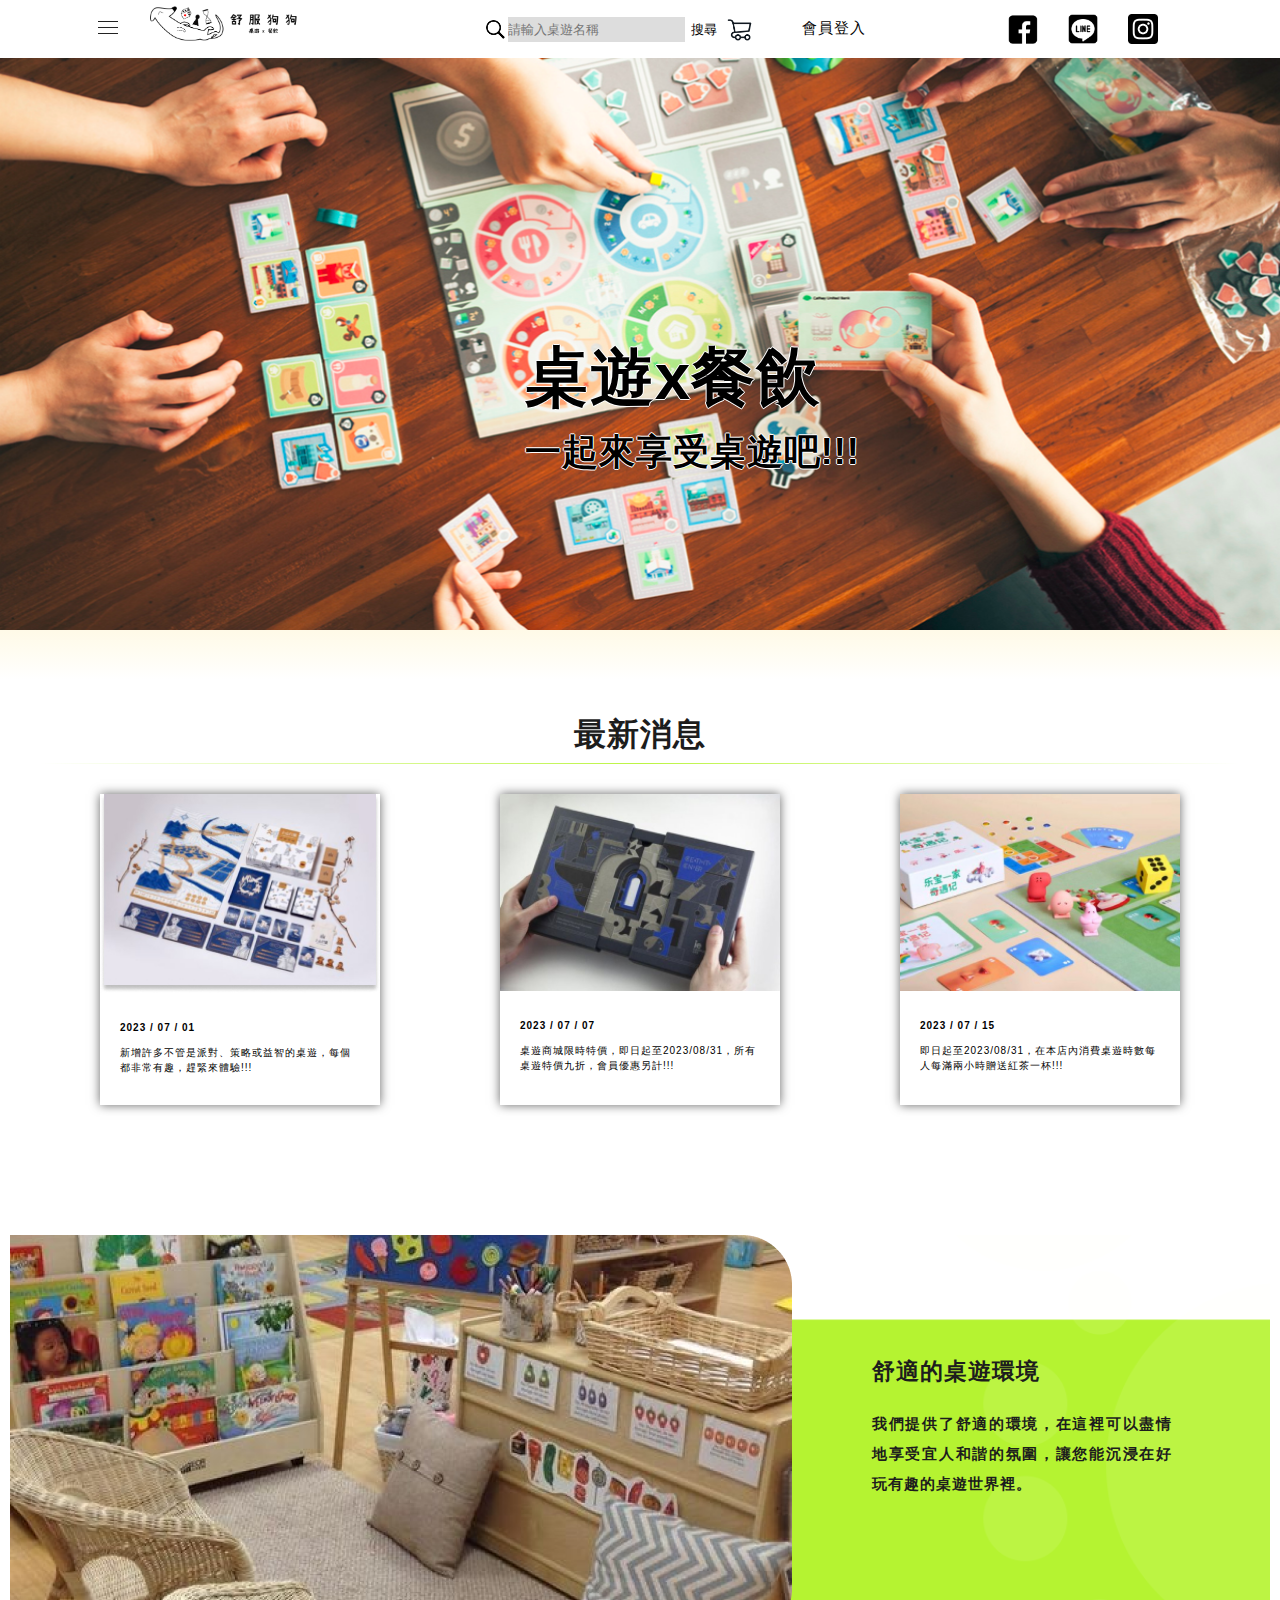
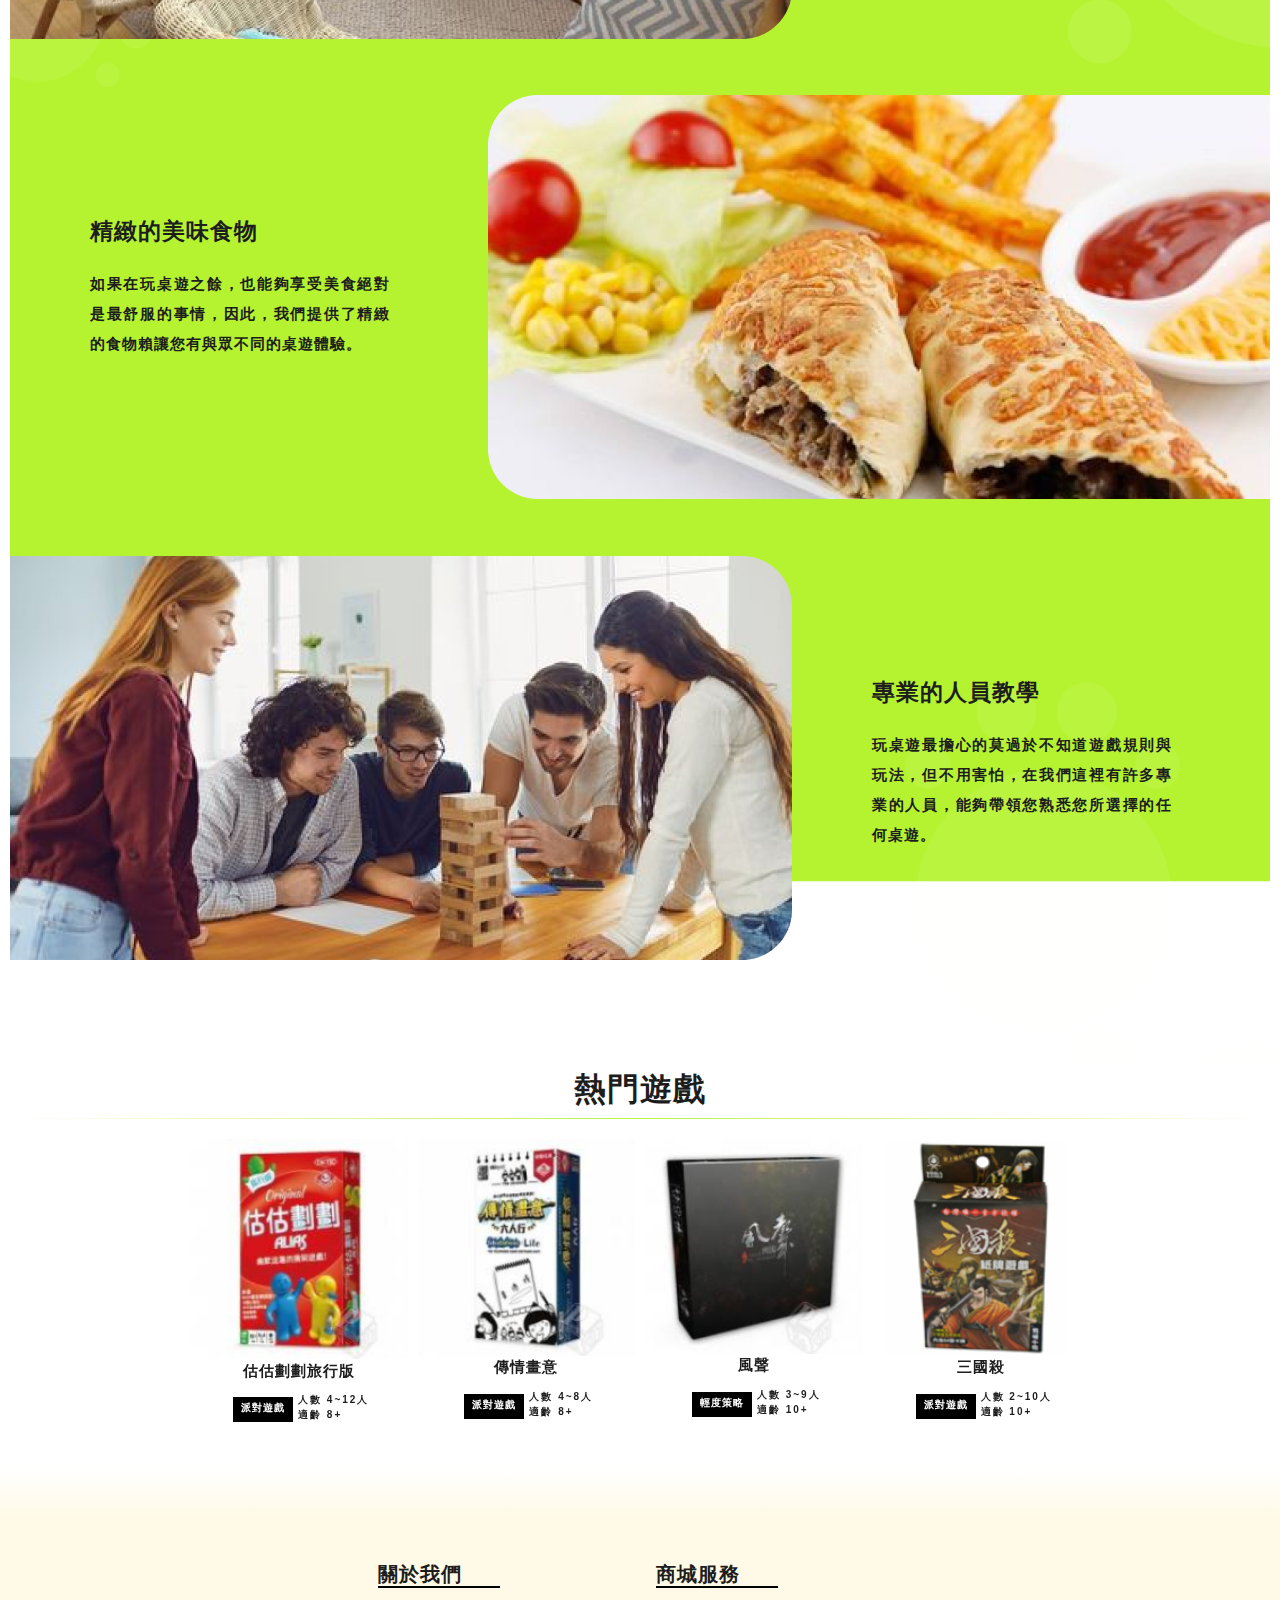
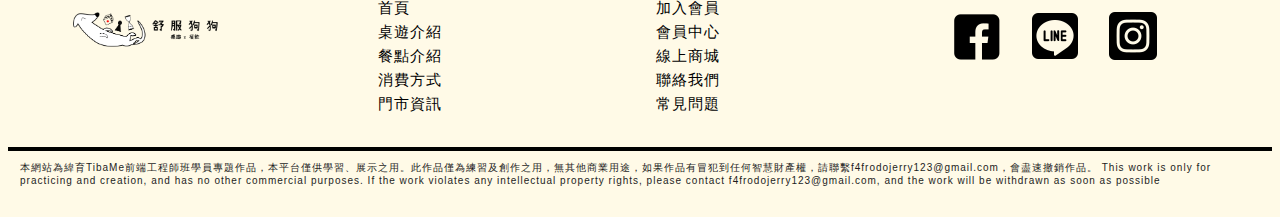
==== HTML/index.html @ 57b7aeee "建立新專案" ====
<!DOCTYPE html>
<html lang="en">

<head>
    <meta charset="UTF-8">
    <meta name="viewport" content="width=device-width, initial-scale=1.0">
    <title>舒服狗狗</title>
    <link rel="stylesheet" href="../CSS/header.css">
    <link rel="stylesheet" href="../CSS/index.css">
    <link rel="stylesheet" href="../CSS/footer.css">
    <!-- owl.carousel -->
    <link rel="stylesheet" href="https://cdnjs.cloudflare.com/ajax/libs/OwlCarousel2/2.3.4/assets/owl.carousel.min.css">
    <link rel="stylesheet"
        href="https://cdnjs.cloudflare.com/ajax/libs/OwlCarousel2/2.3.4/assets/owl.theme.default.min.css">
    <script src="https://code.jquery.com/jquery-3.5.1.js"></script>
    <script src="https://cdnjs.cloudflare.com/ajax/libs/OwlCarousel2/2.3.4/owl.carousel.min.js"></script>
    <style>
        * {
            margin: 0;
            padding: 0;
            list-style: none;
        }
    </style>

</head>

<body>
    <div class="header_box">
        <img src="../image/headerimg.png" alt="headerimg">
        <div class="headertxt">
            <div style="font-size: 64px;">
                桌遊x餐飲
            </div>
            <div style="font-size: 36px;">
                一起來享受桌遊吧!!!
            </div>
        </div>
    </div>
    <div class="nav_box">
        <nav id="topnav">
            <!-- 導覽列的展開清單 -->
            <div class="navleft">
                <div class="hb_box">
                    <input type="checkbox" id="menu">
                    <label for="menu" class="hb_list">
                        <div class="menu"></div>
                    </label>
                    <div class="menu_list">
                        <ul>
                            <li><a href="../HTML/index.html">首頁</a></li>
                            <li><a href="../HTML/AboutUs.html">關於我們</a></li>
                            <li><a href="../HTML/BoardGame.html">趣味桌遊</a></li>
                            <li><a href="../HTML/FineDining.html">精緻餐點</a></li>
                            <li><a href="../HTML/BoardGameMall.html">桌遊商城</a></li>
                        </ul>
                    </div>
                </div>
                <!-- navlogo -->
                <div class="navlogo">
                    <a href="../HTML/index.html"><img src="../image/LOGO.png" width="100%" alt=""></a>
                </div>
            </div>
            <div class="navcenter">
                <!-- search_icon -->
                <div class="search">
                    <img src="../image/search_icon.png" width="100%" alt="">
                </div>
                <!-- navinput -->
                <div class="navinput">
                    <form action="">
                        <div>
                            <input type="search" style="background-color: #ddd;border: 0px solid #000;height: 25px;"
                                placeholder="請輸入桌遊名稱">
                            <input type="button" value="搜尋" style="background-color: #fff;border: 0;">
                        </div>
                    </form>
                </div>
                <!-- shoppingcart -->
                <div class="navshoppingcart" style="width: 25px;height: 25px;margin: 0 50px 0 0;">
                    <a href=""><img src="../image/shoppingcar_icon.png" width="100%" alt=""></a>
                </div>
                <!-- memberlogin -->
                <div class="memberlogin">
                    <a href="">會員登入</a>
                </div>
            </div>
            <div class="navright">
                <!-- FB -->
                <div class="FB navsocialicon">
                    <img src="../image/facebook_icon.png" width="100%" alt="">
                </div>
                <!-- Line -->
                <div class="Line navsocialicon">
                    <img src="../image/line_icon.png" width="100%" alt="">
                </div>
                <!-- IG -->
                <div class="IG navsocialicon">
                    <img src="../image/instagram_icon.png" width="100%" alt="">
                </div>
            </div>
        </nav>
    </div>


    <div class="header_hr"></div>

    <div style="width: 1260px; margin: 0 auto;">
        <div class="news">
            <div class="newstitle">
                <h5>最新消息</h5>
                <hr>
            </div>
            <div class="wrap">
                <div class="card">
                    <div class="pic">
                        <a href=""><img src="../image/news_1.jpg"></a>
                    </div>
                    <div class="txt">
                        <a href="">
                            <h3>2023 / 07 / 01</h3>
                            <p>新增許多不管是派對、策略或益智的桌遊，每個都非常有趣，趕緊來體驗!!!</p>
                        </a>
                    </div>
                </div>
                <div class="card">
                    <div class="pic">
                        <a href=""><img src="../image/news_2.jpg"></a>
                    </div>
                    <div class="txt">
                        <a href="">
                            <h3>2023 / 07 / 07</h3>
                            <p>桌遊商城限時特價，即日起至2023/08/31，所有桌遊特價九折，會員優惠另計!!!</p>
                        </a>
                    </div>
                </div>
                <div class="card">
                    <div class="pic">
                        <a href=""><img src="../image/news_3.jpg"></a>
                    </div>
                    <div class="txt">
                        <a href="">
                            <h3 style="font-size: 10px;margin-bottom: 10px;">2023 / 07 / 15</h3>
                            <p>即日起至2023/08/31，在本店內消費桌遊時數每人每滿兩小時贈送紅茶一杯!!!</p>
                        </a>
                    </div>
                </div>
            </div>
        </div>
    </div>
    <div class="inter">
        <div style="width: 1260px; margin: 0 auto;">
            <div class="main_gb">
                <div class="main">
                    <div style="display: flex;">
                        <div>
                            <img src="../image/FPComfortableEnvironment.png" alt="">
                        </div>
                        <div class="main_txt">
                            <h2>舒適的桌遊環境</h2>
                            <p>我們提供了舒適的環境，在這裡可以盡情地享受宜人和諧的氛圍，讓您能沉浸在好玩有趣的桌遊世界裡。</p>
                        </div>
                    </div>
                    <div style="display: flex; justify-content: space-between; margin-top: 50px;">
                        <div class="main_txt">
                            <h2>精緻的美味食物</h2>
                            <p>如果在玩桌遊之餘，也能夠享受美食絕對是最舒服的事情，因此，我們提供了精緻的食物賴讓您有與眾不同的桌遊體驗。</p>
                        </div>
                        <div>
                            <img src="../image/FPGoodFood.png" alt="">
                        </div>
                    </div>
                    <div style="display: flex; margin-top: 50px;">
                        <div>
                            <img src="../image/FPteach.png" alt="">
                        </div>
                        <div class="main_txt">
                            <h2>專業的人員教學</h2>
                            <p>玩桌遊最擔心的莫過於不知道遊戲規則與玩法，但不用害怕，在我們這裡有許多專業的人員，能夠帶領您熟悉您所選擇的任何桌遊。</p>
                        </div>
                    </div>
                </div>
            </div>
        </div>
    </div>


    <div>
        <div class="hotgame" style="width: 1260px; margin: 0 auto;">
            <div class="newstitle">
                <h5>熱門遊戲</h5>
                <hr>
            </div>
            <div style="display: flex; justify-content: space-evenly;margin: 20px;">
                <!-- <div>
                    <a href=""><img src="../image/arrowL.png" style="margin-top: 250%;" alt=""></a>
                </div> -->

                <div class="owl-carousel owl-theme" style="width: 900px;">
                    <div>
                        <div>
                            <a href="/HTML/Alias.html"><img src="../image/Alias.png" alt="估估劃劃旅行版"></a>
                        </div>
                        <div>
                            <h4 style="text-align: center;">估估劃劃旅行版</h4>
                        </div>
                        <div style="display: flex;justify-content: center;margin: 10px;">
                            <div class="GameType">派對遊戲</div>
                            <div class="GameCondition">人數 4~12人<br>適齡 8+</div>
                        </div>
                    </div>

                    <div>
                        <div>
                            <a href=""><img src="../image/Telestrations.png" alt="傳情畫意"></a>
                        </div>
                        <div>
                            <h4 style="text-align: center;">傳情畫意</h4>
                        </div>
                        <div style="display: flex;justify-content: center;margin: 10px;">
                            <div class="GameType">派對遊戲</div>
                            <div class="GameCondition">人數 4~8人<br>適齡 8+</div>
                        </div>
                    </div>

                    <div>
                        <div>
                            <a href=""><img src="../image/TheMessage.png" alt="風聲"></a>
                        </div>
                        <div>
                            <h4 style="text-align: center;">風聲</h4>
                        </div>
                        <div style="display: flex;justify-content: center;margin: 10px;">
                            <div class="GameType">輕度策略</div>
                            <div class="GameCondition">人數 3~9人<br>適齡 10+</div>
                        </div>
                    </div>

                    <div>
                        <div>
                            <a href=""><img src="../image/ThreeKingdomsKill.png" alt=""></a>
                        </div>
                        <div>
                            <h4 style="text-align: center;">三國殺</h4>
                        </div>
                        <div style="display: flex;justify-content: center;margin: 10px;">
                            <div class="GameType">派對遊戲</div>
                            <div class="GameCondition">人數 2~10人<br>適齡 10+</div>
                        </div>
                    </div>
                    <div>
                        <div>
                            <a href=""><img src="../image/Alias.png" alt="估估劃劃旅行版"></a>
                        </div>
                        <div>
                            <h4 style="text-align: center;">估估劃劃旅行版</h4>
                        </div>
                        <div style="display: flex;justify-content: center;margin: 10px;">
                            <div class="GameType">派對遊戲</div>
                            <div class="GameCondition">人數 4~12人<br>適齡 8+</div>
                        </div>
                    </div>
                </div>




                <!-- <div>
                    <a href=""><img src="../image/arrowR.png" style="margin-top: 250%;" alt=""></a>
                </div> -->
            </div>
        </div>
    </div>

    <div class="footer_hr"></div>




    <footer class="site-footer">
        <div class="container">
            <div class="rowtop">
                <div style="margin: 50px 0 0 0;width: 150px; height: 135px;">
                    <img src="../image/LOGO.png" width="100%" alt="">
                </div>
                <div style="margin: 0  30px 0;">
                    <div style="margin: 0 0 8px 0;">
                        <h6>關於我們</h6>
                        <hr style="border: 1px solid #000;width: 120px;">
                    </div>
                    <ul class="footer-links">
                        <li><a href="">首頁</a></li>
                        <li><a href="">桌遊介紹</a></li>
                        <li><a href="">餐點介紹</a></li>
                        <li><a href="">消費方式</a></li>
                        <li><a href="">門市資訊</a></li>
                    </ul>
                </div>

                <div style="margin: 0 0 30px 0;">
                    <div style="margin: 0 0 8px 0;">
                        <h6>商城服務</h6>
                        <hr style="border: 1px solid #000;width: 120px;">
                    </div>
                    <ul class="footer-links">
                        <li><a href="">加入會員</a></li>
                        <li><a href="">會員中心</a></li>
                        <li><a href="">線上商城</a></li>
                        <li><a href="">聯絡我們</a></li>
                        <li><a href="">常見問題</a></li>
                    </ul>
                </div>
                <div>
                    <ul class="social-icons">
                        <div class="FB aaa">
                            <img src="../image/facebook_icon.png" width="100%" alt="">
                        </div>
                        <!-- Line -->
                        <div class="Line aaa">
                            <img src="../image/line_icon.png" width="100%" alt="">
                        </div>
                        <!-- IG -->
                        <div class="IG aaa">
                            <img src="../image/instagram_icon.png" width="100%" alt="">
                        </div>
                    </ul>
                </div>
            </div>
        </div>

        <hr style="border: 2px solid #000; width: 1260px; margin: 0 auto;">

        <div class="container">
            <div class="rowdown">
                <div>
                    <p class="footerbottom-text">
                        本網站為緯育TibaMe前端工程師班學員專題作品，本平台僅供學習、展示之用。此作品僅為練習及創作之用，無其他商業用途，如果作品有冒犯到任何智慧財產權，請聯繫f4frodojerry123@gmail.com，會盡速撤銷作品。
                        This work is only for practicing and creation, and has no other commercial purposes. If the work
                        violates any intellectual property rights, please contact f4frodojerry123@gmail.com, and the
                        work will be withdrawn as soon as possible
                    </p>
                </div>
            </div>
        </div>
    </footer>

    <script>
        $(".owl-carousel").owlCarousel({
            items: 4,
            loop: true, // 循環播放
            margin: 10, // 外距 10px
            nav: true, // 顯示點點
            dots: false,
            // autoWidth: true,
            autoplay: true,
            autoPlaySpeed: 5000,
            autoPlayTimeout: 5000,
            autoplayHoverPause: true
        });
    </script>
</body>

</html>
---- CSS/header.css ----
.header_box {
    width: 100%;
    position: relative;
}

.header_box img {
    display: block;
    width: 100%;
    height: 630px;
}

.headertxt {
    position: absolute;
    bottom: 24%;
    left: 41%;
    text-shadow:
        -1px 0px 0px #fff,
        1px 0px 0px #fff,
        0px -1px 0px #fff,
        0px 1px 0px #fff;
    color: #000;
    font-weight: 900;
}

#topnav {
    background-color: #fff;
    display: flex;
    flex-wrap: wrap;
    position: fixed;
    z-index: 10;
    top: 0;
    align-items: center;
    width: 100%;
    margin: 0 auto;
}

.navleft {
    display: flex;
    flex-wrap: wrap;
    flex: 1;
    margin-left: 80px;
}

.navcenter {
    display: flex;
    flex-wrap: wrap;
    flex: 1;
    margin: 10px;
}

.navright {
    display: flex;
    flex-wrap: wrap;
    justify-content: center;
    flex: 1;
}

.navinput {
    margin-right: 10px;
}

.navsocialicon {
    height: 30px;
    width: 30px;
    cursor: pointer;
}

.Line {
    margin: 0 30px;
}

.nav_box .search {
    width: 25px;
    height: 25px;
}

.memberlogin a {
    text-decoration: none;
    color: #000;
}



.hb_list {
    width: 24px;
    height: 24px;
    background: #fff;
    cursor: pointer;
    display: block;
    padding: 16px;
    position: fixed;
    z-index: 2;
}

.hb_list .menu,
.hb_list .menu::before,
.hb_list .menu::after {
    background: #222;
    content: '';
    display: block;
    height: 1px;
    position: absolute;
    transition: background ease .3s, top ease .3s .3s, transform ease .3s;
    width: 20px;
}

.hb_list .menu {
    left: 18px;
    top: 27px;
}

.hb_list .menu::before {
    top: -6px;
}

.hb_list .menu::after {
    top: 6px;
}

#menu:checked+.hb_list .menu {
    background: transparent;
}

#menu:checked+.hb_list .menu::before {
    transform: rotate(45deg);
}

#menu:checked+.hb_list .menu::after {
    transform: rotate(-45deg);
}

#menu:checked+.hb_list .menu::before,
#menu:checked+.hb_list .menu::after {
    top: 0;
    transition: top ease .3s, transform ease .3s .3s;
}

#menu:checked~.menu_list {
    width: 200px;
}

.menu_list {
    width: 60px;
    height: 100vh;
    /* background: #FFF;
    box-shadow: 0 2px 4px rgba(0, 0, 0, .1); */
    padding-top: 60px;
    position: fixed;
    z-index: 1;
    transition: all .6s;
    overflow: hidden;
    margin-left: -70px;
}

/*
選單向外推
*/
.menu_list ul {
    list-style: none;
    margin-left: 95px;
    padding: 0;
    background: #fffae7;
    box-shadow: 0 2px 4px rgba(0, 0, 0, .1);
    font-size: 20px;
    font-weight: 700;
    letter-spacing: 1px;
    line-height: 200%;
    text-align: center;
}

.menu_list ul a {
    text-decoration: none;
    color: #222;
}

.menu_list ul>li {
    display: block;
    width: 100px;
}

/*
隱藏核許框
*/
input#menu {
    display: none;
}

.navlogo {
    width: 152px;
    height: 46px;
    margin: 6px 0 6px 70px;
}

.header_hr {
    background-image: linear-gradient(to bottom, #fffae7, #ffffff);
    height: 50px;
    width: 100%;
    margin: 0 auto;
}
---- CSS/index.css ----
.news {
            margin: 30px;
        }

        .wrap {
            width: 1200px;
            display: flex;
            flex-wrap: wrap;
            /* border: 1px solid red; */
            justify-content: space-around;
            margin-left: auto;
            margin-right: auto;
            margin-bottom: 100px;
        }

        .card {
            width: 280px;
            margin: 30px;
            box-shadow: 0px 0px 10px #666;
        }

        .card img {
            width: 100%;
        }

        .card .txt {
            padding: 20px;
        }

        h5 {
            font-size: 32px;
        }

        .newstitle {
            text-align: center;
        }

        .newstitle hr {
            border: 0;
            padding-top: 1px;
            background: linear-gradient(to right, transparent, #bcf443, transparent); 
            margin-top: 5px;
        }

        .main {
            display: flex;
            flex-direction: column;
            height: 1430px;
        }

        .main_gb {
            background-image: url(../image/dogbackground.png);
            /* background-repeat: no-repeat; */
            /* background-attachment: fixed; */
            background-position: center;
            background-size: 100% 95%;
        }

        body {
            font-size: 15px;
            letter-spacing: 1px;
            color: #1d1d1d;
            font-family: Arial, STHeiti, 'Microsoft JhengHei', '微軟正黑體', sans-serif;
            font-weight: 400;
            line-height: 1.5;
            box-sizing: border-box;
        }

        .main_txt {
            width: 300px;
            text-align: justify;
            margin: 120px 80px 80px 80px;
            font-weight: 700;
        }

        .main_txt p {
            line-height: 30px;
            margin-top: 20px;
        }

        .GameType {
            font-size: 10px;
            color: #fff;
            background-color: #000;
            height: 25px;
            margin: 5px;
            width: 60px;
            text-align: center;
            line-height: 220%;
            font-weight: 700;
        }
        
        .GameCondition {
            font-size: 10px;
            font-weight: 700;
            letter-spacing: 2px;
        }
        
        
        .owl-theme .item {
            height: 10rem;
            background: #4dc7a0;
            padding: 1rem;
        }

        .owl-carousel .item h4 {
            color: #fff;
            font-weight: 400;
            font-size: 1.4375rem;
            margin-top: 0rem;
        }

        .owl-prev, .owl-next {
            width: 15px;
            height: 100px;
            position: absolute;
            top: 50%;
            transform: translateY(-50%);
            display: block !important;
            border:0px solid black;
        }
        .owl-prev { left: -20px; }
        .owl-next { right: -20px; }
        .owl-prev i, .owl-next i {transform : scale(2,5); color: #ccc;}

        .owl-prev, .owl-next {
            display: none !important;
          }
          .owl-carousel:hover .owl-prev {
            display: block !important;
          }
          .owl-carousel:hover .owl-next {
            display: block !important;
        }

        .owl-prev span, .owl-next span{
            font-size: 50px;
        }

        .owl-prev:hover{
            background-color: transparent !important;
            color: black !important;
        }
        .owl-next:hover{
            background-color: transparent !important;
            color: black !important;
        }
        
        a {
            text-decoration: none;
        }

        .card {
            overflow: hidden;
            transform: scale(1, 1);
            transition: all 1s ease-out;
        }
        
        .card:hover {
            transform: scale(1.2, 1.2);
        }

        .wrap .card .txt h3, .wrap .card .txt p {
            color: #000;
            font-size: 10px; 
            margin-bottom: 10px; 
        }
---- CSS/footer.css ----
.rowtop {
    display: flex;
    flex-wrap: wrap;
    justify-content: space-around;
}
.site-footer
{
  background-color:#FFFAE7;
  padding:45px 0 20px;
  font-size:15px;
  line-height:24px;
  margin: 0 auto;
  width: 100%;
}
h6 {
    font-size: 20px;
}
.footerbottom-text {
    margin: 10px;
    font-size: 10px;
    line-height: 13px;
}
.footer-links a {
    text-decoration: none;
    color: #000;
}

.social-icons {
    display: flex;
    flex-wrap: nowrap;
    margin: 50px;
}

.container {
    width: 1260px;
    margin: 0 auto;
}

.footer_hr {
    background-image: linear-gradient(to top, #fffae7, #ffffff); 
    height: 50px;
    width: 100%;
    margin: 0 auto;
}
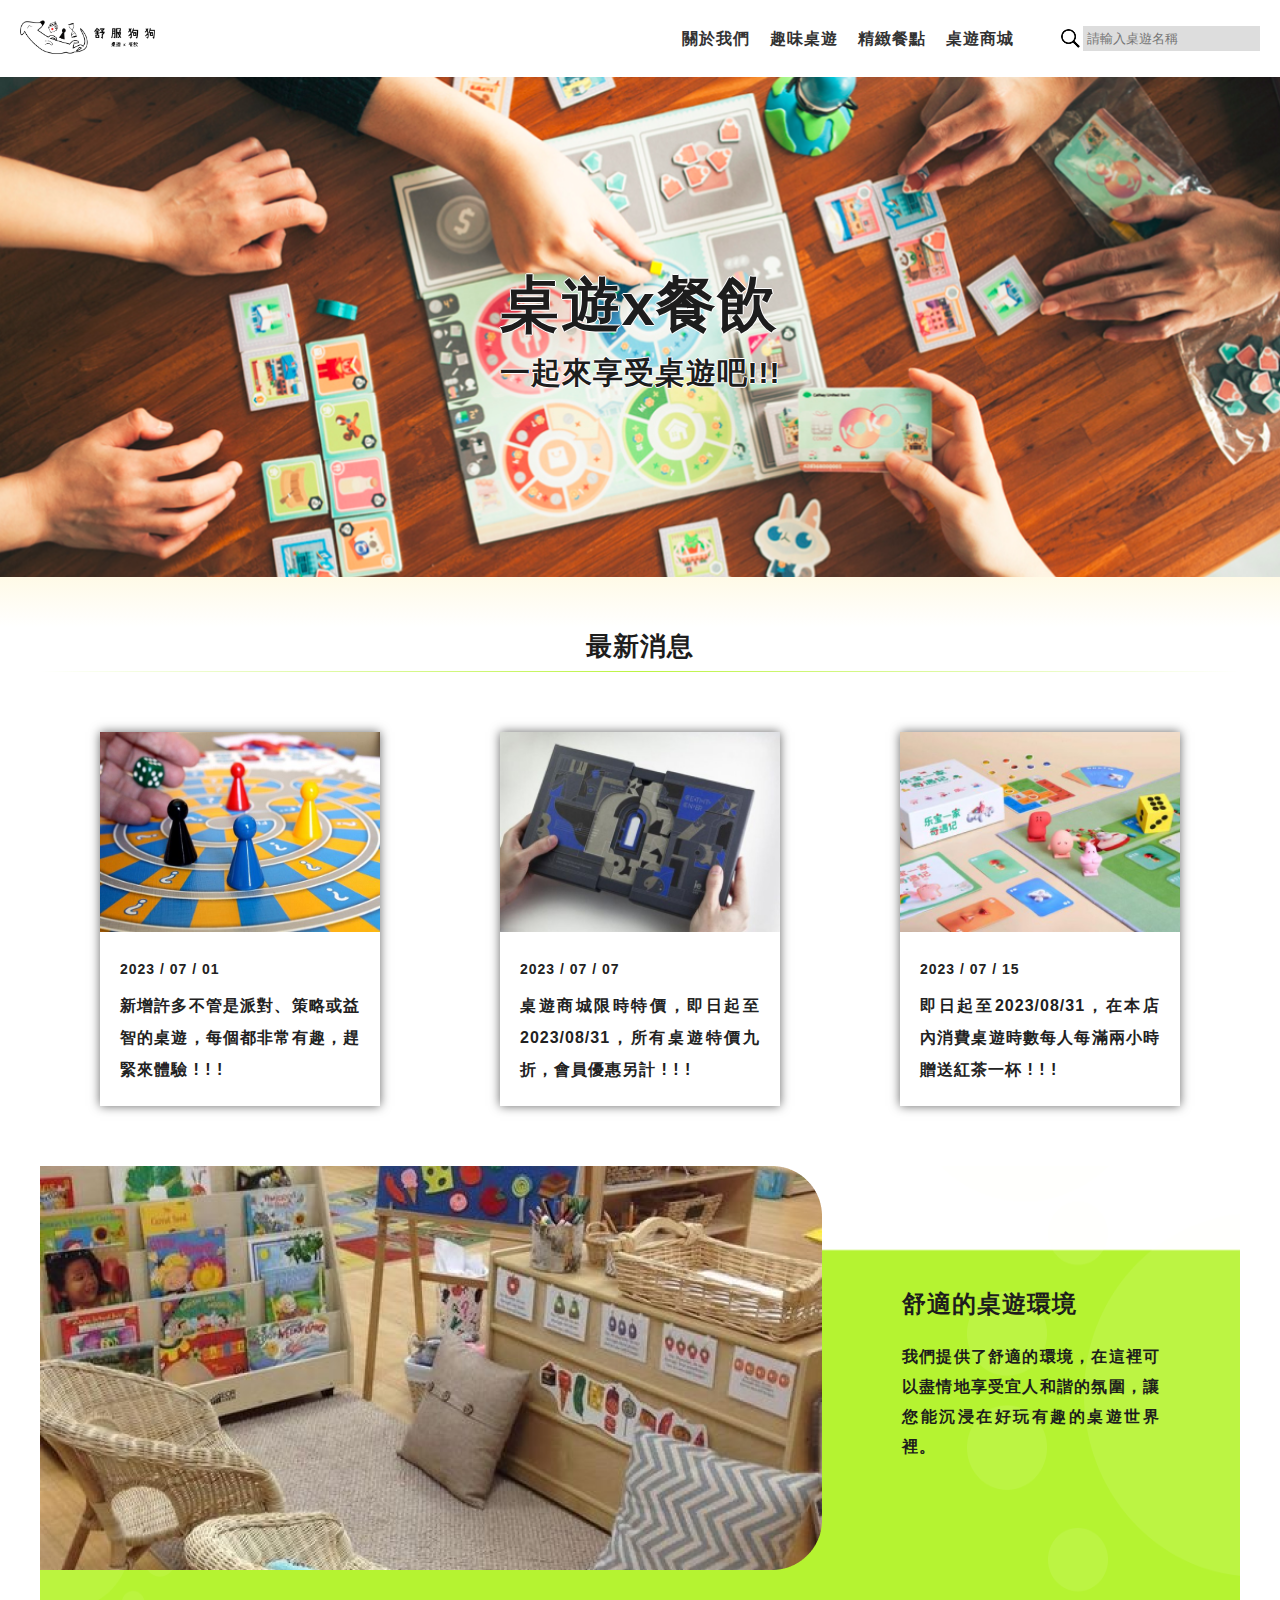
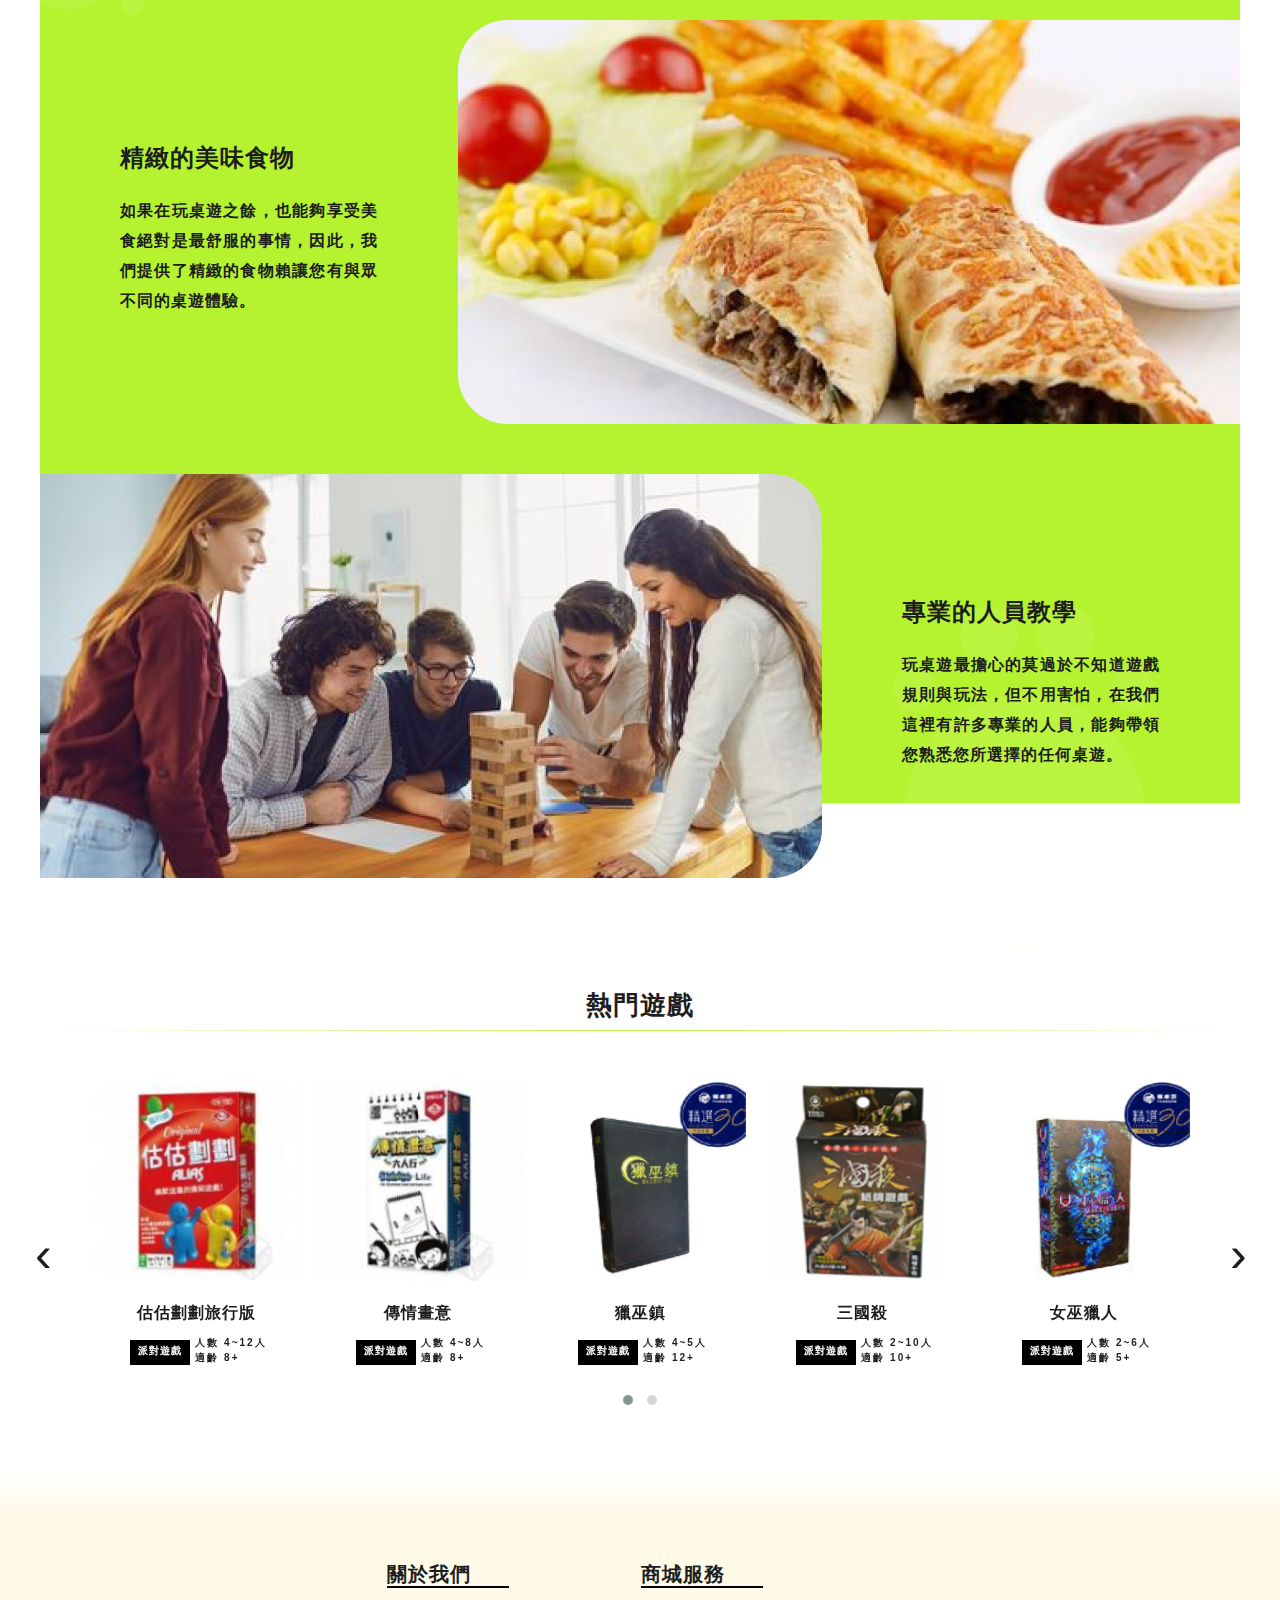
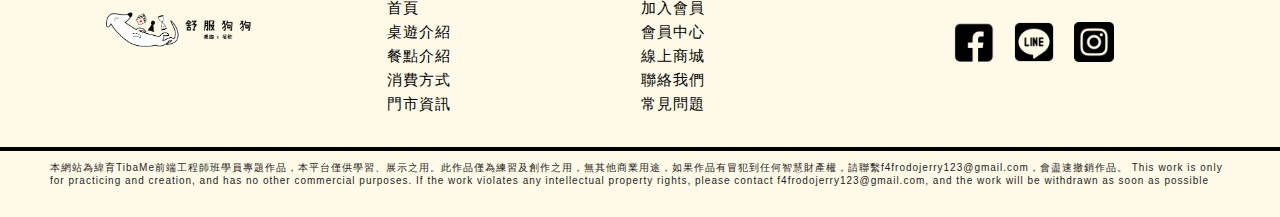
==== commit c3700726: "RWD" ====
--- a/HTML/index.html
+++ b/HTML/index.html
@@ -25,267 +25,297 @@
 </head>
 
 <body>
-    <div class="header_box">
-        <img src="../image/headerimg.png" alt="headerimg">
-        <div class="headertxt">
-            <div style="font-size: 64px;">
+    <!-- header navbar -->
+    <input type="checkbox" name="" id="menu-switch">
+    <header class="main-header">
+        <div class="logo">
+            <a href="#">
+                <img src="../image/LOGO.png">
+            </a>
+        </div>
+
+        <div class="hb">
+            <label for="menu-switch">
+                <span></span>
+                <span></span>
+                <span></span>
+            </label>
+        </div>
+
+        <nav class="main-nav">
+            <a href="#">關於我們</a>
+            <a href="#">趣味桌遊</a>
+            <a href="#">精緻餐點</a>
+            <a href="#">桌遊商城</a>
+        </nav>
+
+        <div class="search">
+            <img src="../image/search_icon.png" alt="search_icon">
+            <form action="">
+                <input type="search" class="search_input_search" placeholder=" 請輸入桌遊名稱">
+            </form>
+        </div>
+    </header>
+    <!-- header navbar -->
+
+
+    <!-- big image area -->
+    <div class="bigimageArea">
+        <div class="bigimageArea_txt">
+            <h1>
                 桌遊x餐飲
-            </div>
-            <div style="font-size: 36px;">
+            </h1>
+            <p>
                 一起來享受桌遊吧!!!
-            </div>
-        </div>
-    </div>
-    <div class="nav_box">
-        <nav id="topnav">
-            <!-- 導覽列的展開清單 -->
-            <div class="navleft">
-                <div class="hb_box">
-                    <input type="checkbox" id="menu">
-                    <label for="menu" class="hb_list">
-                        <div class="menu"></div>
-                    </label>
-                    <div class="menu_list">
-                        <ul>
-                            <li><a href="../HTML/index.html">首頁</a></li>
-                            <li><a href="../HTML/AboutUs.html">關於我們</a></li>
-                            <li><a href="../HTML/BoardGame.html">趣味桌遊</a></li>
-                            <li><a href="../HTML/FineDining.html">精緻餐點</a></li>
-                            <li><a href="../HTML/BoardGameMall.html">桌遊商城</a></li>
-                        </ul>
-                    </div>
-                </div>
-                <!-- navlogo -->
-                <div class="navlogo">
-                    <a href="../HTML/index.html"><img src="../image/LOGO.png" width="100%" alt=""></a>
-                </div>
-            </div>
-            <div class="navcenter">
-                <!-- search_icon -->
-                <div class="search">
-                    <img src="../image/search_icon.png" width="100%" alt="">
-                </div>
-                <!-- navinput -->
-                <div class="navinput">
-                    <form action="">
-                        <div>
-                            <input type="search" style="background-color: #ddd;border: 0px solid #000;height: 25px;"
-                                placeholder="請輸入桌遊名稱">
-                            <input type="button" value="搜尋" style="background-color: #fff;border: 0;">
-                        </div>
-                    </form>
-                </div>
-                <!-- shoppingcart -->
-                <div class="navshoppingcart" style="width: 25px;height: 25px;margin: 0 50px 0 0;">
-                    <a href=""><img src="../image/shoppingcar_icon.png" width="100%" alt=""></a>
-                </div>
-                <!-- memberlogin -->
-                <div class="memberlogin">
-                    <a href="">會員登入</a>
-                </div>
-            </div>
-            <div class="navright">
-                <!-- FB -->
-                <div class="FB navsocialicon">
-                    <img src="../image/facebook_icon.png" width="100%" alt="">
-                </div>
-                <!-- Line -->
-                <div class="Line navsocialicon">
-                    <img src="../image/line_icon.png" width="100%" alt="">
-                </div>
-                <!-- IG -->
-                <div class="IG navsocialicon">
-                    <img src="../image/instagram_icon.png" width="100%" alt="">
-                </div>
-            </div>
-        </nav>
-    </div>
-
+            </p>
+        </div>
+    </div>
+    <!-- big image area -->
 
     <div class="header_hr"></div>
 
-    <div style="width: 1260px; margin: 0 auto;">
-        <div class="news">
-            <div class="newstitle">
-                <h5>最新消息</h5>
-                <hr>
-            </div>
-            <div class="wrap">
-                <div class="card">
-                    <div class="pic">
-                        <a href=""><img src="../image/news_1.jpg"></a>
-                    </div>
-                    <div class="txt">
-                        <a href="">
-                            <h3>2023 / 07 / 01</h3>
-                            <p>新增許多不管是派對、策略或益智的桌遊，每個都非常有趣，趕緊來體驗!!!</p>
-                        </a>
-                    </div>
-                </div>
-                <div class="card">
-                    <div class="pic">
-                        <a href=""><img src="../image/news_2.jpg"></a>
-                    </div>
-                    <div class="txt">
-                        <a href="">
-                            <h3>2023 / 07 / 07</h3>
-                            <p>桌遊商城限時特價，即日起至2023/08/31，所有桌遊特價九折，會員優惠另計!!!</p>
-                        </a>
-                    </div>
-                </div>
-                <div class="card">
-                    <div class="pic">
-                        <a href=""><img src="../image/news_3.jpg"></a>
-                    </div>
-                    <div class="txt">
-                        <a href="">
-                            <h3 style="font-size: 10px;margin-bottom: 10px;">2023 / 07 / 15</h3>
-                            <p>即日起至2023/08/31，在本店內消費桌遊時數每人每滿兩小時贈送紅茶一杯!!!</p>
-                        </a>
-                    </div>
-                </div>
-            </div>
-        </div>
-    </div>
-    <div class="inter">
-        <div style="width: 1260px; margin: 0 auto;">
-            <div class="main_gb">
-                <div class="main">
-                    <div style="display: flex;">
-                        <div>
-                            <img src="../image/FPComfortableEnvironment.png" alt="">
-                        </div>
-                        <div class="main_txt">
-                            <h2>舒適的桌遊環境</h2>
-                            <p>我們提供了舒適的環境，在這裡可以盡情地享受宜人和諧的氛圍，讓您能沉浸在好玩有趣的桌遊世界裡。</p>
-                        </div>
-                    </div>
-                    <div style="display: flex; justify-content: space-between; margin-top: 50px;">
-                        <div class="main_txt">
-                            <h2>精緻的美味食物</h2>
-                            <p>如果在玩桌遊之餘，也能夠享受美食絕對是最舒服的事情，因此，我們提供了精緻的食物賴讓您有與眾不同的桌遊體驗。</p>
-                        </div>
-                        <div>
-                            <img src="../image/FPGoodFood.png" alt="">
-                        </div>
-                    </div>
-                    <div style="display: flex; margin-top: 50px;">
-                        <div>
-                            <img src="../image/FPteach.png" alt="">
-                        </div>
-                        <div class="main_txt">
-                            <h2>專業的人員教學</h2>
-                            <p>玩桌遊最擔心的莫過於不知道遊戲規則與玩法，但不用害怕，在我們這裡有許多專業的人員，能夠帶領您熟悉您所選擇的任何桌遊。</p>
-                        </div>
-                    </div>
-                </div>
-            </div>
-        </div>
-    </div>
-
-
-    <div>
-        <div class="hotgame" style="width: 1260px; margin: 0 auto;">
-            <div class="newstitle">
-                <h5>熱門遊戲</h5>
-                <hr>
-            </div>
-            <div style="display: flex; justify-content: space-evenly;margin: 20px;">
-                <!-- <div>
-                    <a href=""><img src="../image/arrowL.png" style="margin-top: 250%;" alt=""></a>
-                </div> -->
-
-                <div class="owl-carousel owl-theme" style="width: 900px;">
-                    <div>
-                        <div>
-                            <a href="/HTML/Alias.html"><img src="../image/Alias.png" alt="估估劃劃旅行版"></a>
-                        </div>
-                        <div>
-                            <h4 style="text-align: center;">估估劃劃旅行版</h4>
-                        </div>
-                        <div style="display: flex;justify-content: center;margin: 10px;">
-                            <div class="GameType">派對遊戲</div>
-                            <div class="GameCondition">人數 4~12人<br>適齡 8+</div>
-                        </div>
-                    </div>
-
-                    <div>
-                        <div>
-                            <a href=""><img src="../image/Telestrations.png" alt="傳情畫意"></a>
-                        </div>
-                        <div>
-                            <h4 style="text-align: center;">傳情畫意</h4>
-                        </div>
-                        <div style="display: flex;justify-content: center;margin: 10px;">
-                            <div class="GameType">派對遊戲</div>
-                            <div class="GameCondition">人數 4~8人<br>適齡 8+</div>
-                        </div>
-                    </div>
-
-                    <div>
-                        <div>
-                            <a href=""><img src="../image/TheMessage.png" alt="風聲"></a>
-                        </div>
-                        <div>
-                            <h4 style="text-align: center;">風聲</h4>
-                        </div>
-                        <div style="display: flex;justify-content: center;margin: 10px;">
-                            <div class="GameType">輕度策略</div>
-                            <div class="GameCondition">人數 3~9人<br>適齡 10+</div>
-                        </div>
-                    </div>
-
-                    <div>
-                        <div>
-                            <a href=""><img src="../image/ThreeKingdomsKill.png" alt=""></a>
-                        </div>
-                        <div>
-                            <h4 style="text-align: center;">三國殺</h4>
-                        </div>
-                        <div style="display: flex;justify-content: center;margin: 10px;">
-                            <div class="GameType">派對遊戲</div>
-                            <div class="GameCondition">人數 2~10人<br>適齡 10+</div>
-                        </div>
-                    </div>
-                    <div>
-                        <div>
-                            <a href=""><img src="../image/Alias.png" alt="估估劃劃旅行版"></a>
-                        </div>
-                        <div>
-                            <h4 style="text-align: center;">估估劃劃旅行版</h4>
-                        </div>
-                        <div style="display: flex;justify-content: center;margin: 10px;">
-                            <div class="GameType">派對遊戲</div>
-                            <div class="GameCondition">人數 4~12人<br>適齡 8+</div>
-                        </div>
-                    </div>
-                </div>
-
-
-
-
-                <!-- <div>
-                    <a href=""><img src="../image/arrowR.png" style="margin-top: 250%;" alt=""></a>
-                </div> -->
-            </div>
-        </div>
-    </div>
+    <!-- news area -->
+    <div class="news">
+        <div class="newstitle">
+            <h2>最新消息</h2>
+            <hr>
+        </div>
+        <div class="wrap">
+            <div class="card">
+                <div class="pic">
+                    <a href=""><img src="../image/news_1.jpg"></a>
+                </div>
+                <div class="txt">
+                    <a href="">
+                        <h3>2023 / 07 / 01</h3>
+                        <p>新增許多不管是派對、策略或益智的桌遊，每個都非常有趣，趕緊來體驗 ! ! !</p>
+                    </a>
+                </div>
+            </div>
+            <div class="card">
+                <div class="pic">
+                    <a href=""><img src="../image/news_2.jpg"></a>
+                </div>
+                <div class="txt">
+                    <a href="">
+                        <h3>2023 / 07 / 07</h3>
+                        <p>桌遊商城限時特價，即日起至2023/08/31，所有桌遊特價九折，會員優惠另計 ! ! !</p>
+                    </a>
+                </div>
+            </div>
+            <div class="card">
+                <div class="pic">
+                    <a href=""><img src="../image/news_3.jpg"></a>
+                </div>
+                <div class="txt">
+                    <a href="">
+                        <h3>2023 / 07 / 15</h3>
+                        <p>即日起至2023/08/31，在本店內消費桌遊時數每人每滿兩小時贈送紅茶一杯 ! ! !</p>
+                    </a>
+                </div>
+            </div>
+        </div>
+    </div>
+    <!-- news area -->
+
+    <!-- mainArea -->
+    <div class="mainArea">
+        <div style="display: flex;">
+            <div>
+                <img src="../image/FPComfortableEnvironment.png" alt="">
+            </div>
+            <div class="main_txt">
+                <h2>舒適的桌遊環境</h2>
+                <p>我們提供了舒適的環境，在這裡可以盡情地享受宜人和諧的氛圍，讓您能沉浸在好玩有趣的桌遊世界裡。</p>
+            </div>
+        </div>
+        <div style="display: flex; justify-content: space-between; margin-top: 50px;">
+            <div class="main_txt">
+                <h2>精緻的美味食物</h2>
+                <p>如果在玩桌遊之餘，也能夠享受美食絕對是最舒服的事情，因此，我們提供了精緻的食物賴讓您有與眾不同的桌遊體驗。</p>
+            </div>
+            <div>
+                <img src="../image/FPGoodFood.png" alt="">
+            </div>
+        </div>
+        <div style="display: flex; margin-top: 50px;">
+            <div>
+                <img src="../image/FPteach.png" alt="">
+            </div>
+            <div class="main_txt">
+                <h2>專業的人員教學</h2>
+                <p>玩桌遊最擔心的莫過於不知道遊戲規則與玩法，但不用害怕，在我們這裡有許多專業的人員，能夠帶領您熟悉您所選擇的任何桌遊。</p>
+            </div>
+        </div>
+    </div>
+    <!-- mainArea -->
+
+
+    <!-- mainArea_max768px -->
+    <div class="mainArea_wrap">
+        <div class="newstitle">
+            <h2>店內特色</h2>
+            <hr>
+        </div>
+        <div class="mainArea_card">
+            <div class="mainArea_pic">
+                <img src="../image/ComfortableEnvironment.png">
+            </div>
+            <div class="mainArea_txt">
+                <h3>舒適的桌遊環境</h3>
+                <p>
+                    我們有著乾淨、明亮與整潔的舒服環境，是朋友相聚的好所在。</p>
+            </div>
+        </div>
+        <div class="mainArea_card">
+            <div class="mainArea_pic">
+                <img src="../image/AboutAsBoardGame.png">
+            </div>
+            <div class="mainArea_txt">
+                <h3>豐富的桌遊項目</h3>
+                <p>
+                    我們有上百種桌遊任您挑選遊玩，完全不用擔心不知道能玩什麼。</p>
+            </div>
+        </div>
+        <div class="mainArea_card">
+            <div class="mainArea_pic">
+                <img src="../image/AboutAsGoodFood.png">
+            </div>
+            <div class="mainArea_txt">
+                <h3>美味的精緻餐點</h3>
+                <p>
+                    我們有提供美味的餐點，讓您在歡樂遊玩之餘也不怕肚子餓，享受更美好的桌遊體驗。</p>
+            </div>
+        </div>
+    </div>
+    <!-- mainArea_max768px -->
+
+
+    <!-- hotgame -->
+    <div class="hotgame">
+        <div class="newstitle">
+            <h2>熱門遊戲</h2>
+            <hr>
+        </div>
+        <div class="hotgame_group">
+            <div class="owl-carousel owl-theme">
+                <div>
+                    <div>
+                        <a href="/HTML/Alias.html"><img src="../image/Alias.png" alt="估估劃劃旅行版"></a>
+                    </div>
+                    <div>
+                        <h4>估估劃劃旅行版</h4>
+                    </div>
+                    <div class="hotgame_txt">
+                        <div class="GameType">派對遊戲</div>
+                        <div class="GameCondition">人數 4~12人<br>適齡 8+</div>
+                    </div>
+                </div>
+
+                <div>
+                    <div>
+                        <a href="#"><img src="../image/Telestrations.png" alt="傳情畫意"></a>
+                    </div>
+                    <div>
+                        <h4>傳情畫意</h4>
+                    </div>
+                    <div class="hotgame_txt">
+                        <div class="GameType">派對遊戲</div>
+                        <div class="GameCondition">人數 4~8人<br>適齡 8+</div>
+                    </div>
+                </div>
+
+                <div>
+                    <div>
+                        <a href="#"><img src="../image/Salem1692.png" alt="獵巫鎮"></a>
+                    </div>
+                    <div>
+                        <h4>獵巫鎮</h4>
+                    </div>
+                    <div class="hotgame_txt">
+                        <div class="GameType">派對遊戲</div>
+                        <div class="GameCondition">人數 4~5人<br>適齡 12+</div>
+                    </div>
+                </div>
+
+                <div>
+                    <div>
+                        <a href="#"><img src="../image/ThreeKingdomsKill.png" alt=""></a>
+                    </div>
+                    <div>
+                        <h4>三國殺</h4>
+                    </div>
+                    <div class="hotgame_txt">
+                        <div class="GameType">派對遊戲</div>
+                        <div class="GameCondition">人數 2~10人<br>適齡 10+</div>
+                    </div>
+                </div>
+                <div>
+                    <div>
+                        <a href="#"><img src="../image/WitchHunter.png" alt="女巫獵人"></a>
+                    </div>
+                    <div>
+                        <h4>女巫獵人</h4>
+                    </div>
+                    <div class="hotgame_txt">
+                        <div class="GameType">派對遊戲</div>
+                        <div class="GameCondition">人數 2~6人<br>適齡 5+</div>
+                    </div>
+                </div>
+                <div>
+                    <div>
+                        <a href="#"><img src="../image/SnowTime.png" alt="雪之時"></a>
+                    </div>
+                    <div>
+                        <h4>雪之時</h4>
+                    </div>
+                    <div class="hotgame_txt">
+                        <div class="GameType">策略遊戲</div>
+                        <div class="GameCondition">人數 3~5人<br>適齡 10+</div>
+                    </div>
+                </div>
+                <div>
+                    <div>
+                        <a href="#"><img src="../image/BombArena2.png" alt="炸彈競技場2"></a>
+                    </div>
+                    <div>
+                        <h4>炸彈競技場2</h4>
+                    </div>
+                    <div class="hotgame_txt">
+                        <div class="GameType">派對遊戲</div>
+                        <div class="GameCondition">人數 2~9人<br>適齡 8+</div>
+                    </div>
+                </div>
+                <div>
+                    <div>
+                        <a href="#"><img src="../image/ThreeKingdomsKillMyth.png" alt="三國殺:神話"></a>
+                    </div>
+                    <div>
+                        <h4>三國殺 : 神話</h4>
+                    </div>
+                    <div class="hotgame_txt">
+                        <div class="GameType">策略遊戲</div>
+                        <div class="GameCondition">人數 2~10人<br>適齡 5+</div>
+                    </div>
+                </div>
+            </div>
+        </div>
+    </div>
+    <!-- hotgame -->
 
     <div class="footer_hr"></div>
-
-
-
 
     <footer class="site-footer">
         <div class="container">
             <div class="rowtop">
-                <div style="margin: 50px 0 0 0;width: 150px; height: 135px;">
+                <div class="footer_logo">
                     <img src="../image/LOGO.png" width="100%" alt="">
                 </div>
-                <div style="margin: 0  30px 0;">
+
+                <div class="footer_txt">
                     <div style="margin: 0 0 8px 0;">
                         <h6>關於我們</h6>
-                        <hr style="border: 1px solid #000;width: 120px;">
+                        <hr>
                     </div>
                     <ul class="footer-links">
                         <li><a href="">首頁</a></li>
@@ -296,10 +326,10 @@
                     </ul>
                 </div>
 
-                <div style="margin: 0 0 30px 0;">
+                <div class="footer_txt">
                     <div style="margin: 0 0 8px 0;">
                         <h6>商城服務</h6>
-                        <hr style="border: 1px solid #000;width: 120px;">
+                        <hr>
                     </div>
                     <ul class="footer-links">
                         <li><a href="">加入會員</a></li>
@@ -309,17 +339,18 @@
                         <li><a href="">常見問題</a></li>
                     </ul>
                 </div>
+
                 <div>
                     <ul class="social-icons">
-                        <div class="FB aaa">
+                        <div class="FB">
                             <img src="../image/facebook_icon.png" width="100%" alt="">
                         </div>
                         <!-- Line -->
-                        <div class="Line aaa">
+                        <div class="Line">
                             <img src="../image/line_icon.png" width="100%" alt="">
                         </div>
                         <!-- IG -->
-                        <div class="IG aaa">
+                        <div class="IG">
                             <img src="../image/instagram_icon.png" width="100%" alt="">
                         </div>
                     </ul>
@@ -327,7 +358,7 @@
             </div>
         </div>
 
-        <hr style="border: 2px solid #000; width: 1260px; margin: 0 auto;">
+        <hr style="border: 2px solid #000;">
 
         <div class="container">
             <div class="rowdown">
@@ -345,16 +376,20 @@
 
     <script>
         $(".owl-carousel").owlCarousel({
-            items: 4,
             loop: true, // 循環播放
             margin: 10, // 外距 10px
             nav: true, // 顯示點點
-            dots: false,
-            // autoWidth: true,
-            autoplay: true,
-            autoPlaySpeed: 5000,
-            autoPlayTimeout: 5000,
-            autoplayHoverPause: true
+            responsive: {
+                0: {
+                    items: 1 // 螢幕大小為 0~600 顯示 1 個項目
+                },
+                600: {
+                    items: 3 // 螢幕大小為 600~1000 顯示 3 個項目
+                },
+                1000: {
+                    items: 5 // 螢幕大小為 1000 以上 顯示 5 個項目
+                }
+            }
         });
     </script>
 </body>
--- a/CSS/header.css
+++ b/CSS/header.css
@@ -1,199 +1,189 @@
-.header_box {
-    width: 100%;
-    position: relative;
-}
+ .main-header {
+     display: flex;
+     justify-content: space-between;
+     align-items: center;
+     padding: 10px;
+     background-color: #fff;
+     position: relative;
+ }
 
-.header_box img {
-    display: block;
-    width: 100%;
-    height: 630px;
-}
+ .main-nav {
+     display: flex;
+ }
 
-.headertxt {
-    position: absolute;
-    bottom: 24%;
-    left: 41%;
-    text-shadow:
-        -1px 0px 0px #fff,
-        1px 0px 0px #fff,
-        0px -1px 0px #fff,
-        0px 1px 0px #fff;
-    color: #000;
-    font-weight: 900;
-}
+ .main-nav a {
+     padding: 10px;
+     text-decoration: none;
+     color: #333;
+     font-weight: bold;
+ }
 
-#topnav {
-    background-color: #fff;
-    display: flex;
-    flex-wrap: wrap;
-    position: fixed;
-    z-index: 10;
-    top: 0;
-    align-items: center;
-    width: 100%;
-    margin: 0 auto;
-}
+ #menu-switch {
+     display: none;
+ }
 
-.navleft {
-    display: flex;
-    flex-wrap: wrap;
-    flex: 1;
-    margin-left: 80px;
-}
+ .logo {
+     margin-top: 10px;
+     margin-left: 10px;
+     flex: 0.9;
+ }
 
-.navcenter {
-    display: flex;
-    flex-wrap: wrap;
-    flex: 1;
-    margin: 10px;
-}
+ .logo img {
+     width: 140px;
+     height: 40px;
+ }
 
-.navright {
-    display: flex;
-    flex-wrap: wrap;
-    justify-content: center;
-    flex: 1;
-}
+ .search {
+     display: flex;
+     margin-right: 10px;
+ }
 
-.navinput {
-    margin-right: 10px;
-}
+ .search img {
+     width: 25px;
+     height: 25px;
+ }
 
-.navsocialicon {
-    height: 30px;
-    width: 30px;
-    cursor: pointer;
-}
+ .search_input_search {
+     background-color: #ddd;
+     border: 0px solid #000;
+     height: 25px;
+ }
 
-.Line {
-    margin: 0 30px;
-}
-
-.nav_box .search {
-    width: 25px;
-    height: 25px;
-}
-
-.memberlogin a {
-    text-decoration: none;
-    color: #000;
-}
+ .search_input_button {
+     background-color: #fff;
+     border: #fff;
+ }
 
 
+ .bigimageArea {
+     display: flex;
+     justify-content: center;
+     align-items: center;
+     height: 500px;
+     background-image: url(../image/headerimg.png);
+     background-size: cover;
+     background-position: top center;
+ }
 
-.hb_list {
-    width: 24px;
-    height: 24px;
-    background: #fff;
-    cursor: pointer;
-    display: block;
-    padding: 16px;
-    position: fixed;
-    z-index: 2;
-}
+ .bigimageArea_txt h1 {
+     font-size: 60px;
+     letter-spacing: 1px;
+     text-shadow: -1px 0px 0px #fff, 1px 0px 0px #fff, 0px -1px 0px #fff, 0px 1px 0px #fff;
+ }
 
-.hb_list .menu,
-.hb_list .menu::before,
-.hb_list .menu::after {
-    background: #222;
-    content: '';
-    display: block;
-    height: 1px;
-    position: absolute;
-    transition: background ease .3s, top ease .3s .3s, transform ease .3s;
-    width: 20px;
-}
+ .bigimageArea_txt p {
+     font-size: 30px;
+     font-weight: bold;
+     letter-spacing: 1px;
+     text-shadow: -1px 0px 0px #fff, 1px 0px 0px #fff, 0px -1px 0px #fff, 0px 1px 0px #fff;
+ }
 
-.hb_list .menu {
-    left: 18px;
-    top: 27px;
-}
+ .header_hr {
+     background-image: linear-gradient(to bottom, #fffae7, #ffffff);
+     height: 50px;
+ }
 
-.hb_list .menu::before {
-    top: -6px;
-}
 
-.hb_list .menu::after {
-    top: 6px;
-}
+ @media screen and (max-width: 767px) {
+     .hb {
+         margin-top: 10px;
+     }
 
-#menu:checked+.hb_list .menu {
-    background: transparent;
-}
+     .hb label {
+         width: 40px;
+         height: 40px;
+         background-color: #fff;
+         display: block;
+         position: relative;
+     }
 
-#menu:checked+.hb_list .menu::before {
-    transform: rotate(45deg);
-}
+     .main-nav {
+         position: absolute;
+         width: 90%;
+         margin: 0 5%;
+         background-color: #fffae3;
+         top: 100%;
+         left: 0;
+         flex-direction: column;
+         display: none;
+     }
 
-#menu:checked+.hb_list .menu::after {
-    transform: rotate(-45deg);
-}
+     .main-nav a+a {
+         border-top: 1px solid #fff;
+     }
 
-#menu:checked+.hb_list .menu::before,
-#menu:checked+.hb_list .menu::after {
-    top: 0;
-    transition: top ease .3s, transform ease .3s .3s;
-}
+     #menu-switch:checked+.main-header .main-nav {
+         display: flex;
+     }
 
-#menu:checked~.menu_list {
-    width: 200px;
-}
+     .search {
+         display: none;
+     }
 
-.menu_list {
-    width: 60px;
-    height: 100vh;
-    /* background: #FFF;
-    box-shadow: 0 2px 4px rgba(0, 0, 0, .1); */
-    padding-top: 60px;
-    position: fixed;
-    z-index: 1;
-    transition: all .6s;
-    overflow: hidden;
-    margin-left: -70px;
-}
 
-/*
-選單向外推
-*/
-.menu_list ul {
-    list-style: none;
-    margin-left: 95px;
-    padding: 0;
-    background: #fffae7;
-    box-shadow: 0 2px 4px rgba(0, 0, 0, .1);
-    font-size: 20px;
-    font-weight: 700;
-    letter-spacing: 1px;
-    line-height: 200%;
-    text-align: center;
-}
+     /* -------------------------------------- */
+     .hb span {
+         width: 80%;
+         height: 4px;
+         background-color: #000;
+         position: absolute;
+         inset: 0;
+         margin: auto;
+     }
 
-.menu_list ul a {
-    text-decoration: none;
-    color: #222;
-}
+     .hb span:nth-child(1) {
+         translate: 0px -10px;
+         rotate: 0deg;
+         transition: translate 0.3s 0.3s,
+             rotate 0.3s 0s;
+     }
 
-.menu_list ul>li {
-    display: block;
-    width: 100px;
-}
+     .hb span:nth-child(2) {
+         opacity: 1;
+         transition: opacity 0.3s 0.6s;
+     }
 
-/*
-隱藏核許框
-*/
-input#menu {
-    display: none;
-}
+     .hb span:nth-child(3) {
+         translate: 0px 10px;
+         rotate: 0deg;
+         transition: translate 0.3s 0.3s,
+             rotate 0.3s 0s;
+     }
 
-.navlogo {
-    width: 152px;
-    height: 46px;
-    margin: 6px 0 6px 70px;
-}
+     #menu-switch:checked+.main-header .hb span:nth-child(1) {
+         translate: 0px 0px;
+         rotate: 45deg;
+         transition: translate 0.3s 0.3s,
+             rotate 0.3s 0.6s;
+     }
 
-.header_hr {
-    background-image: linear-gradient(to bottom, #fffae7, #ffffff);
-    height: 50px;
-    width: 100%;
-    margin: 0 auto;
-}+     #menu-switch:checked+.main-header .hb span:nth-child(2) {
+         opacity: 0;
+         transition: opacity 0.3s;
+     }
+
+     #menu-switch:checked+.main-header .hb span:nth-child(3) {
+         translate: 0px 0px;
+         /*rotate: -45deg;*/
+         rotate: 315deg;
+         transition: translate 0.3s 0.3s,
+             rotate 0.3s 0.6s;
+     }
+ }
+
+
+ @media screen and (min-width: 768px) {
+     .hb {
+         display: none;
+     }
+
+     .main-nav {
+         flex-direction: row;
+     }
+ }
+
+ @media screen and (min-width: 768px) and (hover:hover) {
+     .main-nav a:hover {
+         color: #bcf443;
+     }
+ }--- a/CSS/index.css
+++ b/CSS/index.css
@@ -1,169 +1,264 @@
-        .news {
-            margin: 30px;
-        }
-
-        .wrap {
-            width: 1200px;
-            display: flex;
-            flex-wrap: wrap;
-            /* border: 1px solid red; */
-            justify-content: space-around;
-            margin-left: auto;
-            margin-right: auto;
-            margin-bottom: 100px;
-        }
-
-        .card {
-            width: 280px;
-            margin: 30px;
-            box-shadow: 0px 0px 10px #666;
-        }
-
-        .card img {
-            width: 100%;
-        }
-
-        .card .txt {
-            padding: 20px;
-        }
-
-        h5 {
-            font-size: 32px;
-        }
-
-        .newstitle {
-            text-align: center;
-        }
-
-        .newstitle hr {
-            border: 0;
-            padding-top: 1px;
-            background: linear-gradient(to right, transparent, #bcf443, transparent); 
-            margin-top: 5px;
-        }
-
-        .main {
-            display: flex;
-            flex-direction: column;
-            height: 1430px;
-        }
-
-        .main_gb {
-            background-image: url(../image/dogbackground.png);
-            /* background-repeat: no-repeat; */
-            /* background-attachment: fixed; */
-            background-position: center;
-            background-size: 100% 95%;
-        }
-
-        body {
-            font-size: 15px;
-            letter-spacing: 1px;
-            color: #1d1d1d;
-            font-family: Arial, STHeiti, 'Microsoft JhengHei', '微軟正黑體', sans-serif;
-            font-weight: 400;
-            line-height: 1.5;
-            box-sizing: border-box;
-        }
-
-        .main_txt {
-            width: 300px;
-            text-align: justify;
-            margin: 120px 80px 80px 80px;
-            font-weight: 700;
-        }
-
-        .main_txt p {
-            line-height: 30px;
-            margin-top: 20px;
-        }
-
-        .GameType {
-            font-size: 10px;
-            color: #fff;
-            background-color: #000;
-            height: 25px;
-            margin: 5px;
-            width: 60px;
-            text-align: center;
-            line-height: 220%;
-            font-weight: 700;
-        }
-        
-        .GameCondition {
-            font-size: 10px;
-            font-weight: 700;
-            letter-spacing: 2px;
-        }
-        
-        
-        .owl-theme .item {
-            height: 10rem;
-            background: #4dc7a0;
-            padding: 1rem;
-        }
-
-        .owl-carousel .item h4 {
-            color: #fff;
-            font-weight: 400;
-            font-size: 1.4375rem;
-            margin-top: 0rem;
-        }
-
-        .owl-prev, .owl-next {
-            width: 15px;
-            height: 100px;
-            position: absolute;
-            top: 50%;
-            transform: translateY(-50%);
-            display: block !important;
-            border:0px solid black;
-        }
-        .owl-prev { left: -20px; }
-        .owl-next { right: -20px; }
-        .owl-prev i, .owl-next i {transform : scale(2,5); color: #ccc;}
-
-        .owl-prev, .owl-next {
+a {
+    text-decoration: none;
+}
+
+body {
+    letter-spacing: 1px;
+    color: #1d1d1d;
+    font-family: Arial, STHeiti, 'Microsoft JhengHei', '微軟正黑體', sans-serif;
+    font-weight: 400;
+    line-height: 1.5;
+    box-sizing: border-box;
+}
+
+/* news area */
+.news {
+    margin: 30px;
+}
+
+.newstitle h2 {
+    text-align: center;
+    font-size: 26px;
+}
+
+.newstitle hr {
+    border: 0;
+    padding-top: 1px;
+    background: linear-gradient(to right, transparent, #bcf443, transparent);
+    margin-top: 5px;
+}
+
+.wrap {
+    display: flex;
+    flex-wrap: wrap;
+    justify-content: space-around;
+    margin-top: 30px;
+}
+
+.card {
+    width: 280px;
+    margin: 30px;
+    box-shadow: 0px 0px 10px #666;
+}
+
+.card img {
+    width: 100%;
+}
+
+.card .txt {
+    padding: 20px;
+}
+
+.card:hover {
+    transition: all 1s ease-out;
+    transform: scale(1.2, 1.2);
+}
+
+.txt p {
+    line-height: 200%;
+    font-weight: 700;
+    text-align: justify;
+    color: #222;
+}
+
+.txt h3 {
+    font-size: 14px;
+    margin-bottom: 10px;
+    color: #222;
+}
+
+.news .pic img {
+    height: 200px;
+}
+
+/* news area */
+
+/* main area */
+.mainArea {
+    background-image: url(../image/dogbackground.png);
+    background-position: center;
+    background-size: 100% 95%;
+    display: flex;
+    flex-direction: column;
+    height: 1420px;
+    width: 1200px;
+    margin: 0 auto;
+    margin-top: 30px;
+}
+
+.mainArea img {
+    display: block;
+}
+
+.main_txt {
+    width: 300px;
+    text-align: justify;
+    margin: 120px 80px 80px 80px;
+    font-weight: 700;
+}
+
+.main_txt p {
+    line-height: 30px;
+    margin-top: 20px;
+}
+
+/* main area */
+
+/* main area max768px */
+.mainArea_wrap {
+    display: flex;
+    margin-bottom: 50px;
+    flex-direction: column;
+    align-items: center;
+}
+
+.mainArea_card {
+    width: 280px;
+    margin: 30px;
+}
+
+.mainArea_card img {
+    width: 100%;
+}
+
+.mainArea_card .txt {
+    padding: 20px;
+}
+
+.mainArea_txt p {
+    line-height: 200%;
+    font-weight: 500;
+    letter-spacing: 1px;
+    text-align: justify;
+}
+
+.mainArea_txt h3 {
+    font-size: 20px;
+    margin-bottom: 10px;
+    text-align: center;
+    letter-spacing: 3px;
+}
+
+/* main area max768px */
+
+/* hot game */
+.hotgame_group {
+    padding: 50px;
+}
+
+.hotgame_group h4 {
+    text-align: center;
+    padding-top: 20px;
+}
+
+.hotgame img {
+    height: 200px;
+}
+
+.hotgame_txt {
+    display: flex;
+    justify-content: center;
+    margin: 10px;
+}
+
+.GameType {
+    font-size: 10px;
+    color: #fff;
+    background-color: #000;
+    height: 25px;
+    margin: 5px;
+    width: 60px;
+    text-align: center;
+    line-height: 220%;
+    font-weight: 700;
+}
+
+.GameCondition {
+    font-size: 10px;
+    font-weight: 700;
+    letter-spacing: 2px;
+}
+
+
+
+.owl-prev,
+.owl-next {
+    width: 15px;
+    height: 100px;
+    position: absolute;
+    top: 50%;
+    transform: translateY(-50%);
+    display: block !important;
+    border: 0px solid black;
+}
+
+.owl-prev {
+    left: -60px;
+}
+
+.owl-next {
+    right: -60px;
+}
+
+.owl-prev i,
+.owl-next i {
+    transform: scale(2, 5);
+    color: #ccc;
+}
+
+/* .owl-prev, .owl-next {
             display: none !important;
-          }
-          .owl-carousel:hover .owl-prev {
-            display: block !important;
-          }
-          .owl-carousel:hover .owl-next {
-            display: block !important;
-        }
-
-        .owl-prev span, .owl-next span{
-            font-size: 50px;
-        }
-
-        .owl-prev:hover{
-            background-color: transparent !important;
-            color: black !important;
-        }
-        .owl-next:hover{
-            background-color: transparent !important;
-            color: black !important;
-        }
-        
-        a {
-            text-decoration: none;
-        }
-
-        .card {
-            overflow: hidden;
-            transform: scale(1, 1);
-            transition: all 1s ease-out;
-        }
-        
-        .card:hover {
-            transform: scale(1.2, 1.2);
-        }
-
-        .wrap .card .txt h3, .wrap .card .txt p {
-            color: #000;
-            font-size: 10px; 
-            margin-bottom: 10px; 
-        }
-
-       +          } */
+
+.owl-carousel:hover .owl-prev {
+    display: block !important;
+}
+
+.owl-carousel:hover .owl-next {
+    display: block !important;
+}
+
+.owl-prev span,
+.owl-next span {
+    font-size: 50px;
+}
+
+.owl-prev:hover {
+    background-color: transparent !important;
+    color: black !important;
+}
+
+.owl-next:hover {
+    background-color: transparent !important;
+    color: black !important;
+}
+
+/* hot game */
+
+
+
+
+
+@media screen and (min-width: 1200px) {
+    .news {
+        width: 1200px;
+        margin: auto;
+    }
+
+    .hotgame {
+        width: 1200px;
+        margin: 0 auto;
+    }
+}
+
+@media screen and (max-width: 767px) {
+    .mainArea {
+        display: none;
+    }
+}
+
+@media screen and (min-width: 768px) {
+    .mainArea_wrap {
+        display: none;
+    }
+}--- a/CSS/footer.css
+++ b/CSS/footer.css
@@ -3,23 +3,26 @@
     flex-wrap: wrap;
     justify-content: space-around;
 }
-.site-footer
-{
-  background-color:#FFFAE7;
-  padding:45px 0 20px;
-  font-size:15px;
-  line-height:24px;
-  margin: 0 auto;
-  width: 100%;
+
+.site-footer {
+    background-color: #FFFAE7;
+    padding: 45px 0 20px;
+    font-size: 15px;
+    line-height: 24px;
+    margin: 0 auto;
+    width: 100%;
 }
+
 h6 {
     font-size: 20px;
 }
+
 .footerbottom-text {
     margin: 10px;
     font-size: 10px;
     line-height: 13px;
 }
+
 .footer-links a {
     text-decoration: none;
     color: #000;
@@ -31,17 +34,51 @@
     margin: 50px;
 }
 
+.social-icons img {
+    margin: 10px;
+    width: 40px;
+}
+
 .container {
-    width: 1260px;
+    width: 1200px;
     margin: 0 auto;
 }
 
 .footer_hr {
-    background-image: linear-gradient(to top, #fffae7, #ffffff); 
+    background-image: linear-gradient(to top, #fffae7, #ffffff);
     height: 50px;
     width: 100%;
     margin: 0 auto;
 }
 
+.footer_logo {
+    margin: 50px 0 0 0;
+    width: 150px;
+    height: 135px;
+}
 
+.footer_txt {
+    margin-bottom: 30px;
+}
 
+.footer_txt hr {
+    border: 1px solid #000;
+    width: 120px;
+}
+
+@media screen and (max-width:414px) {
+    .container {
+        width: 414px;
+    }
+
+    .rowtop {
+        display: flex;
+        flex-direction: column;
+        align-items: center;
+    }
+
+    .footer_logo {
+        width: 230px;
+    }
+
+}